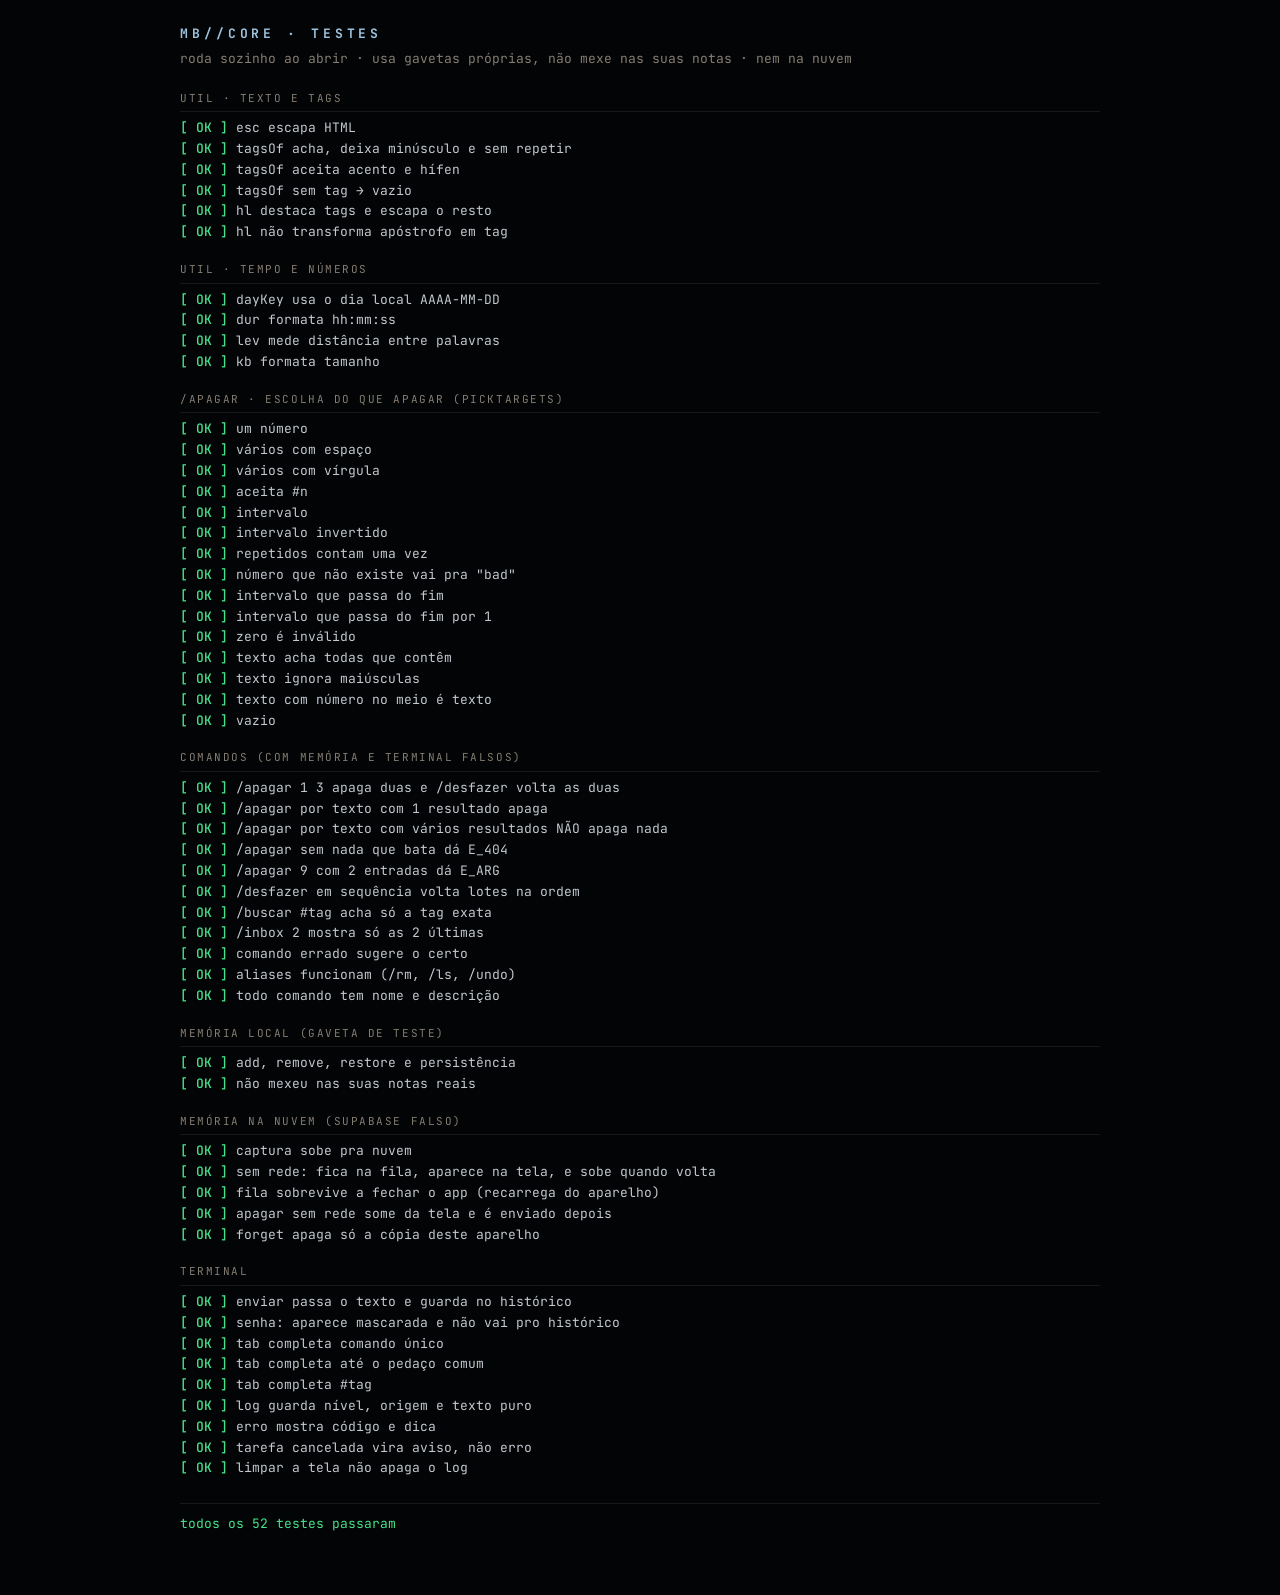
==== tests/index.html @ c13871f4 "Testes automáticos no navegador (tests/): 52 testes - util, /apagar (pickTargets), comandos, memória" ====
<!doctype html>
<html lang="pt-BR">
<head>
<meta charset="utf-8">
<meta name="viewport" content="width=device-width, initial-scale=1">
<meta name="color-scheme" content="dark">
<title>Mega Brain · testes</title>
<link rel="stylesheet" href="https://fonts.googleapis.com/css2?family=JetBrains+Mono:wght@400;500;700&display=swap">
<style>
  :root { --bg:#030405; --tx:#c3c8cf; --meta:#857d72; --act:#46e38b; --hud:#9dc3df; --warn:#e2be4c; --err:#ff5d5d; --line:rgba(150,170,195,.12); }
  html, body { margin: 0; background: var(--bg); color: var(--tx); font: 13px/1.6 "JetBrains Mono", ui-monospace, Consolas, monospace; }
  main { max-width: 920px; margin: 0 auto; padding: 24px 16px 60px; }
  h1 { font-size: 13px; letter-spacing: .3em; color: var(--hud); font-weight: 700; margin: 0 0 4px; }
  .sub { color: var(--meta); margin: 0 0 20px; }
  .grp { margin: 18px 0 6px; color: var(--meta); text-transform: uppercase; letter-spacing: .14em; font-size: 11px; border-bottom: 1px solid var(--line); padding-bottom: 4px; }
  .t { display: grid; grid-template-columns: 6ch minmax(0, 1fr); gap: 1ch; }
  .t b { font-weight: 500; }
  .pass b { color: var(--act); }
  .fail b { color: var(--err); }
  .fail .why { grid-column: 2; color: var(--err); white-space: pre-wrap; }
  #sum { margin-top: 24px; padding-top: 10px; border-top: 1px solid var(--line); }
  #sum.ok { color: var(--act); } #sum.bad { color: var(--err); }
  #sandbox { display: none; }
</style>
</head>
<body>
<main>
  <h1>MB//CORE · TESTES</h1>
  <p class="sub">roda sozinho ao abrir · usa gavetas próprias, não mexe nas suas notas · nem na nuvem</p>
  <div id="results"></div>
  <div id="sum">rodando…</div>
</main>
<!-- elementos falsos pro teste do terminal -->
<div id="sandbox">
  <div><div id="tout"></div></div>
  <form id="tform"><input id="tinput"><span id="thint"></span></form>
</div>
<script type="module" src="run.js"></script>
</body>
</html>
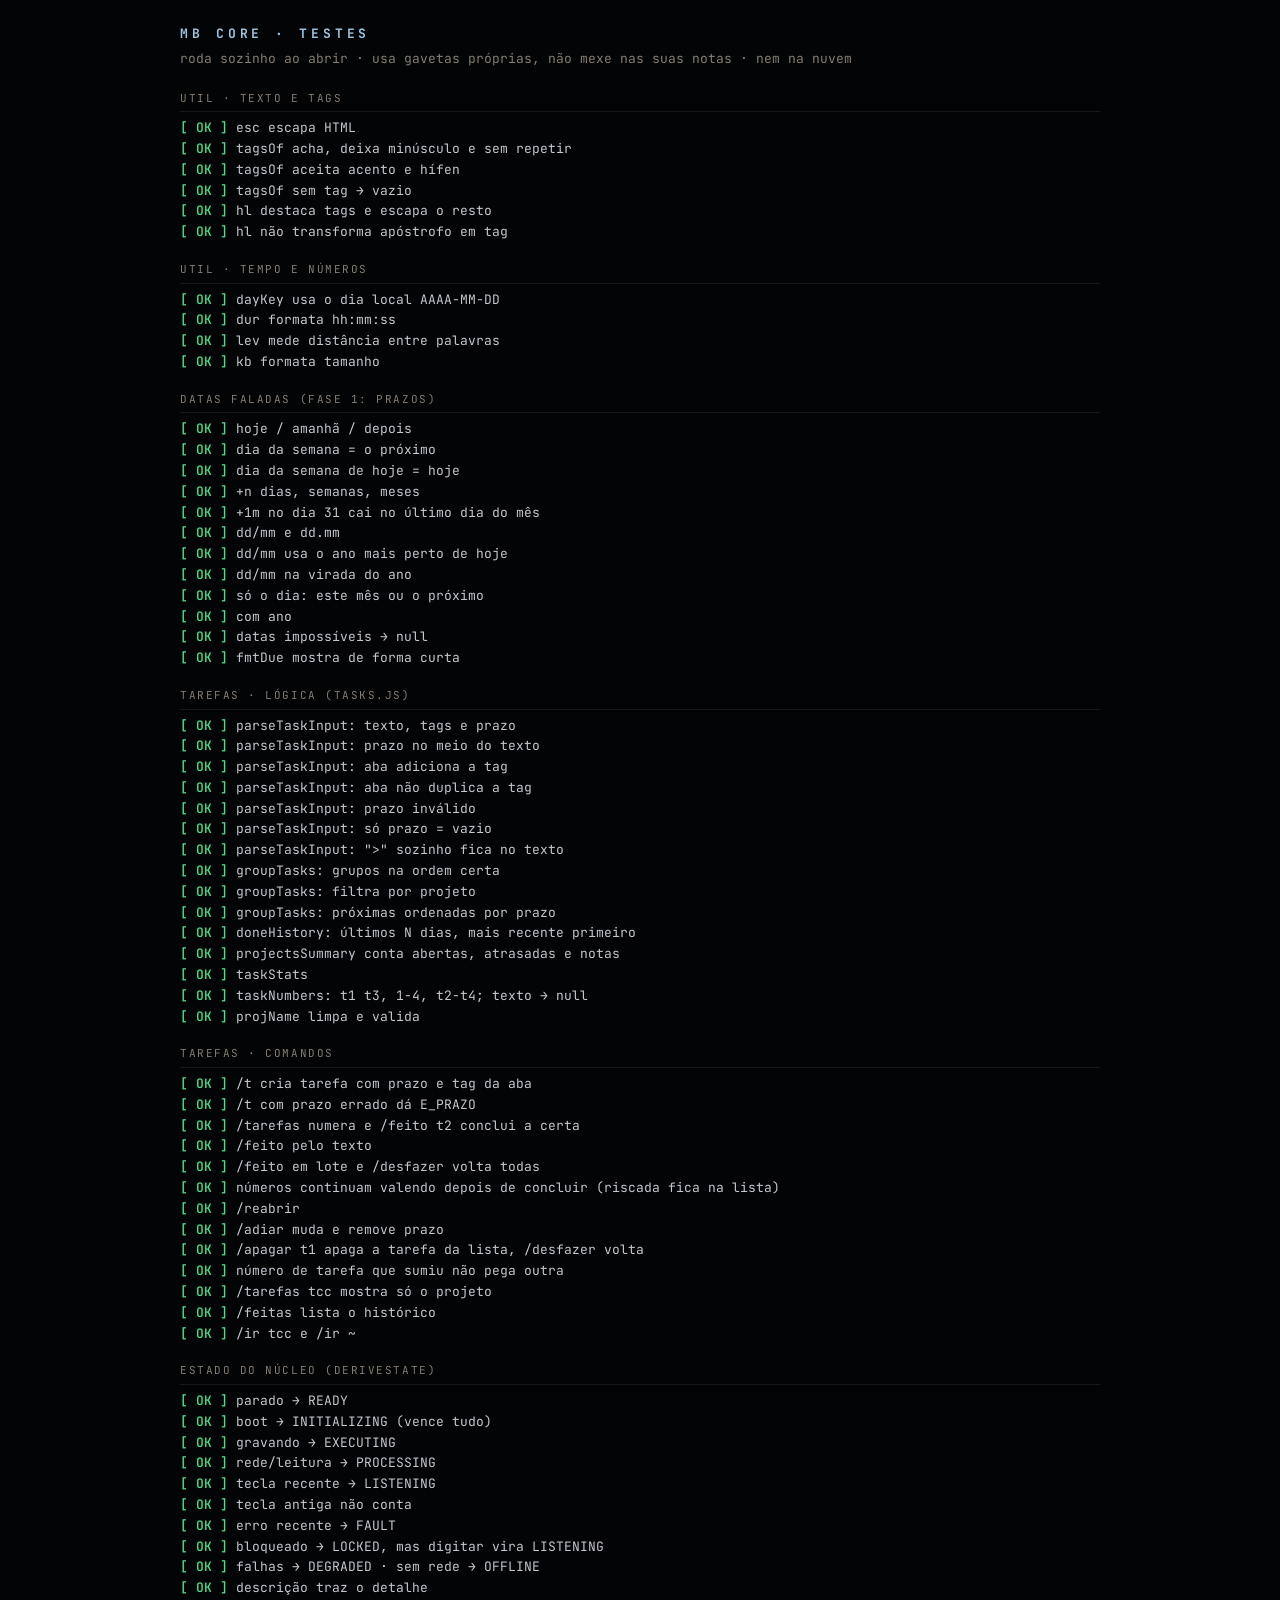
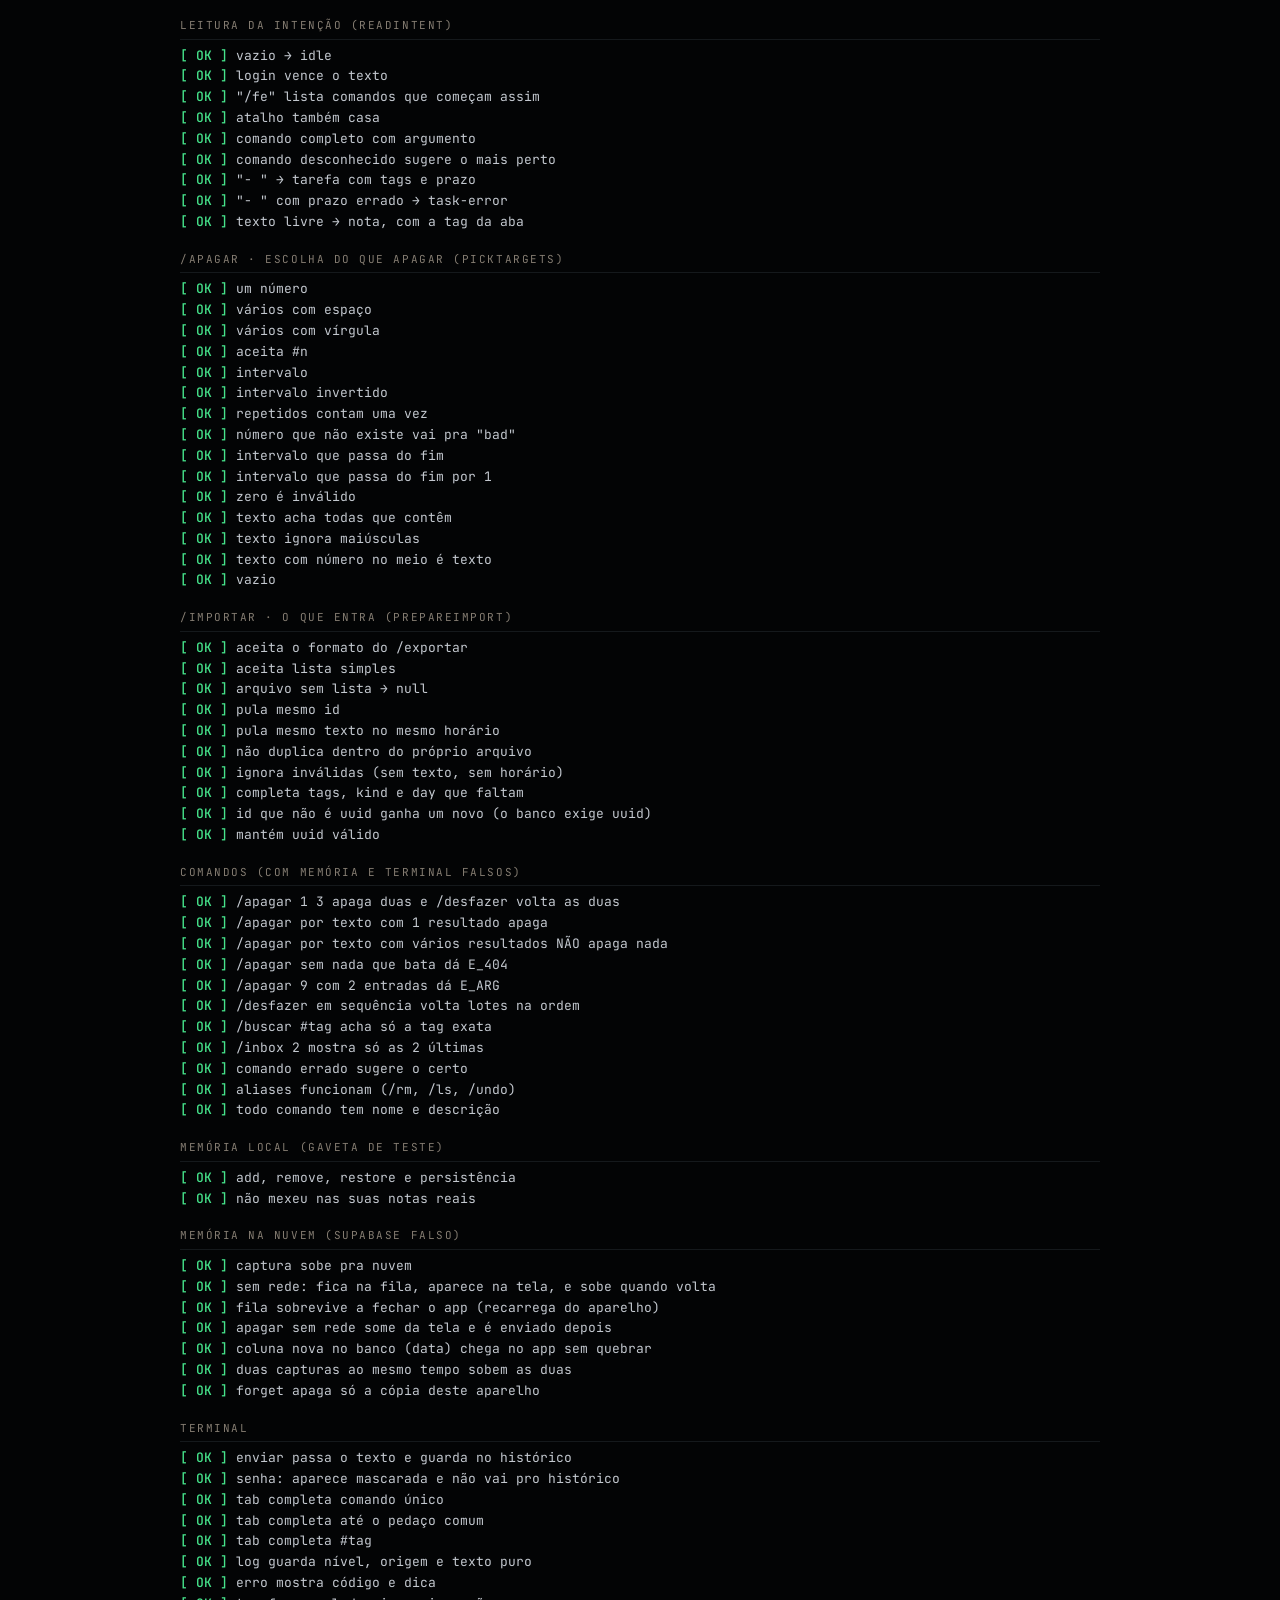
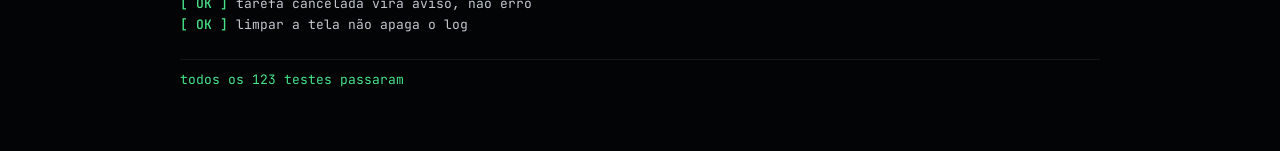
==== commit 1a7b983a: "MB Core 0.6: redesign como ambiente operacional de inteligência - núcleo em canvas (js/core.js): nuc" ====
--- a/tests/index.html
+++ b/tests/index.html
@@ -4,7 +4,7 @@
 <meta charset="utf-8">
 <meta name="viewport" content="width=device-width, initial-scale=1">
 <meta name="color-scheme" content="dark">
-<title>Mega Brain · testes</title>
+<title>MB Core · testes</title>
 <link rel="stylesheet" href="https://fonts.googleapis.com/css2?family=JetBrains+Mono:wght@400;500;700&display=swap">
 <style>
   :root { --bg:#030405; --tx:#c3c8cf; --meta:#857d72; --act:#46e38b; --hud:#9dc3df; --warn:#e2be4c; --err:#ff5d5d; --line:rgba(150,170,195,.12); }
@@ -25,7 +25,7 @@
 </head>
 <body>
 <main>
-  <h1>MB//CORE · TESTES</h1>
+  <h1>MB CORE · TESTES</h1>
   <p class="sub">roda sozinho ao abrir · usa gavetas próprias, não mexe nas suas notas · nem na nuvem</p>
   <div id="results"></div>
   <div id="sum">rodando…</div>
